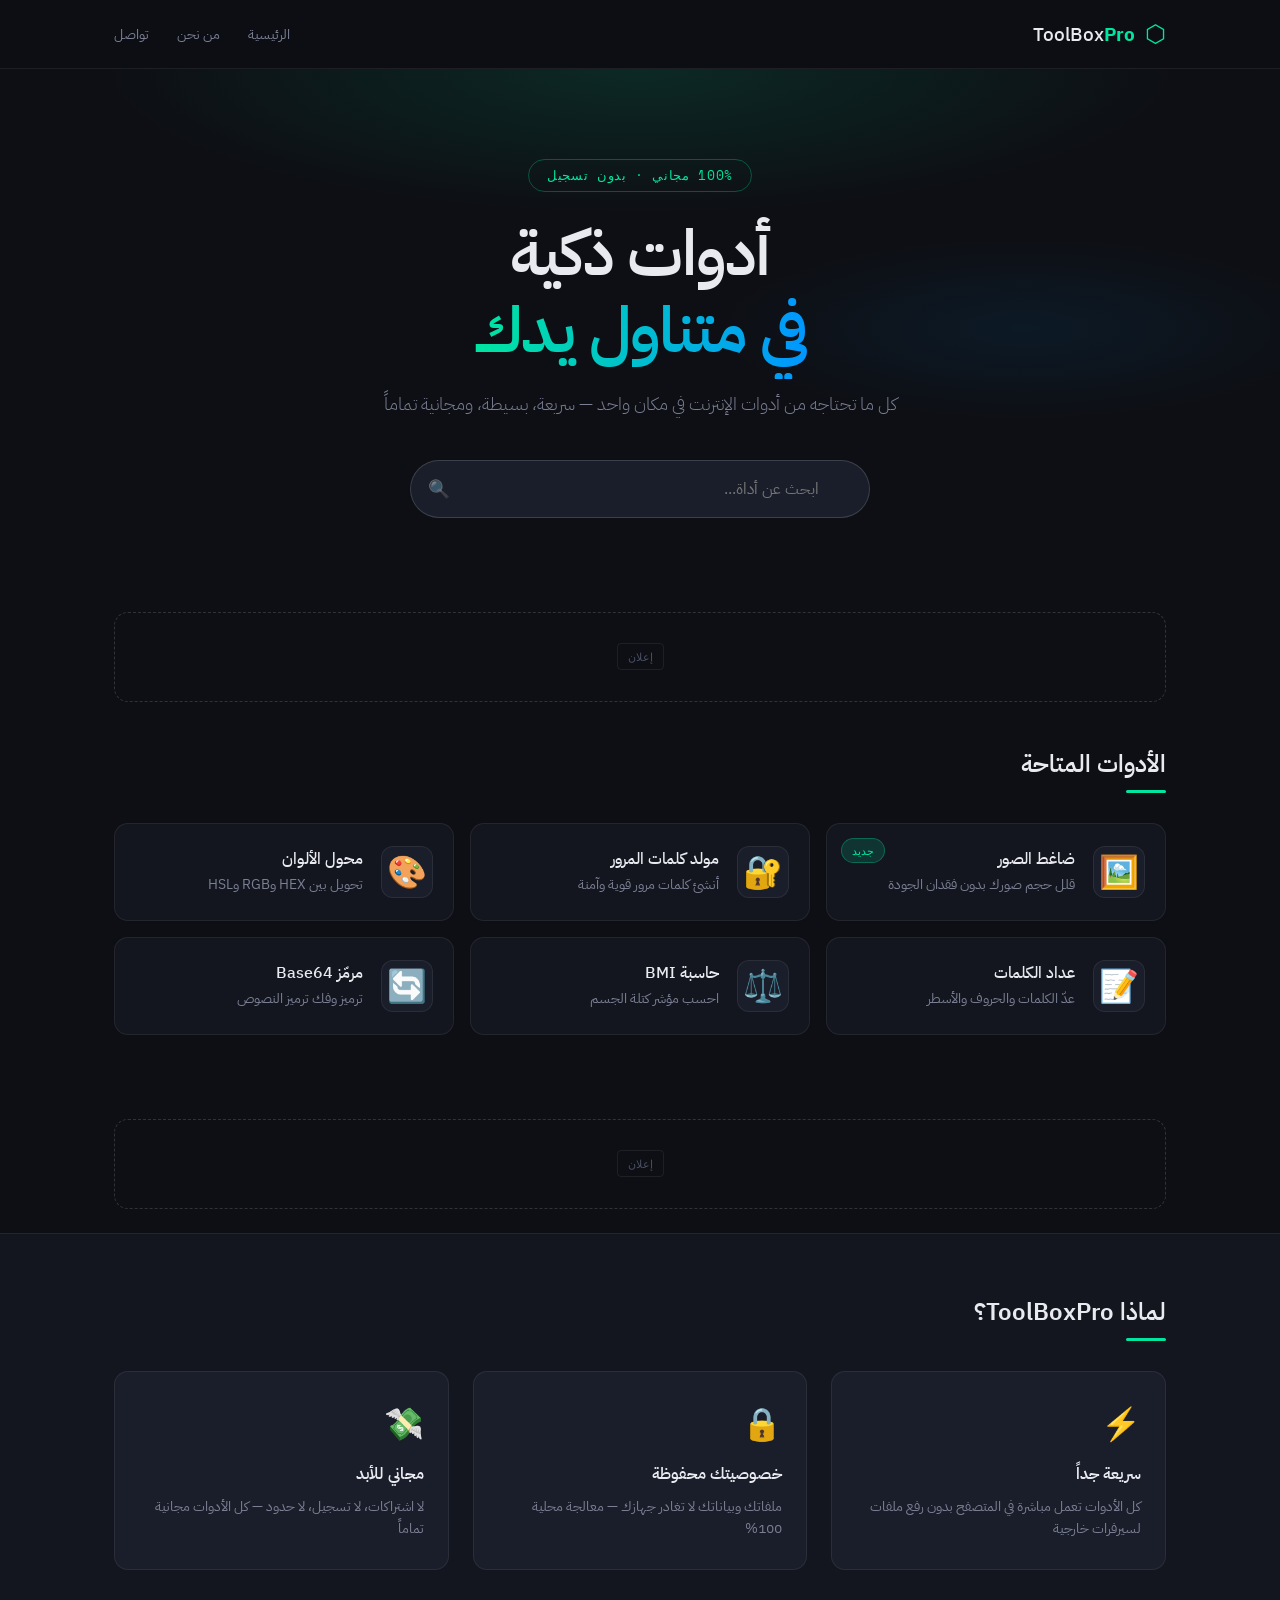
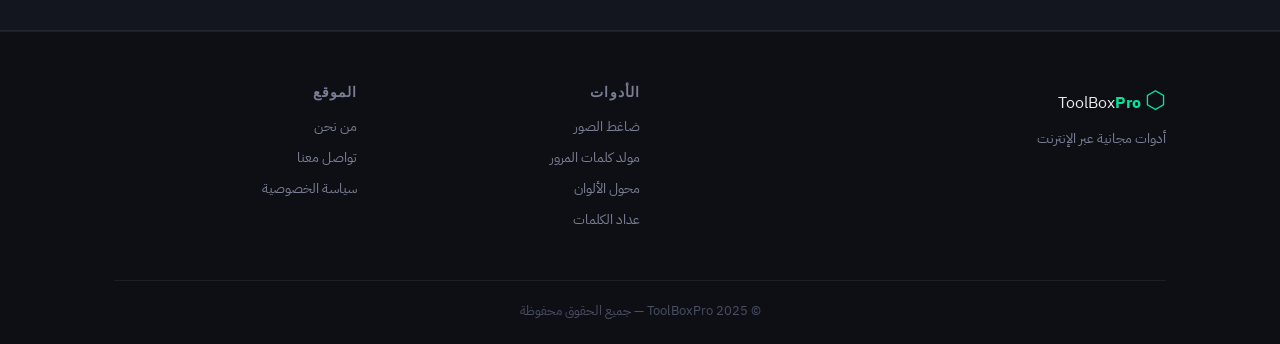
==== index.html @ 790ecdda "first commit" ====
<!DOCTYPE html>
<html lang="ar" dir="rtl">
<head>
  <meta charset="UTF-8">
  <meta name="viewport" content="width=device-width, initial-scale=1.0">
  <meta name="description" content="ToolBoxPro - أدوات مجانية عبر الإنترنت: ضغط الصور، مولد كلمات المرور، محول الألوان والمزيد">
  <meta name="keywords" content="أدوات مجانية, ضغط صور, مولد كلمات مرور, محول ألوان, أدوات إنترنت">
  <title>ToolBoxPro — أدوات مجانية عبر الإنترنت</title>
  <link rel="stylesheet" href="css/style.css">
  <link rel="preconnect" href="https://fonts.googleapis.com">
  <link href="https://fonts.googleapis.com/css2?family=IBM+Plex+Sans+Arabic:wght@300;400;500;600&family=Space+Mono:wght@400;700&display=swap" rel="stylesheet">
  <!-- Google AdSense -->
  <!-- <script async src="https://pagead2.googlesyndication.com/pagead/js/adsbygoogle.js?client=ca-pub-XXXXXXXXXXXXXXXX" crossorigin="anonymous"></script> -->
</head>
<body>

  <!-- HEADER -->
  <header class="header">
    <div class="container">
      <div class="logo">
        <span class="logo-icon">⬡</span>
        <span class="logo-text">ToolBox<strong>Pro</strong></span>
      </div>
      <nav class="nav">
        <a href="index.html">الرئيسية</a>
        <a href="pages/about.html">من نحن</a>
        <a href="pages/contact.html">تواصل</a>
      </nav>
    </div>
  </header>

  <!-- HERO -->
  <section class="hero">
    <div class="hero-bg"></div>
    <div class="container">
      <div class="hero-badge">100% مجاني · بدون تسجيل</div>
      <h1 class="hero-title">أدوات ذكية<br><span class="accent">في متناول يدك</span></h1>
      <p class="hero-sub">كل ما تحتاجه من أدوات الإنترنت في مكان واحد — سريعة، بسيطة، ومجانية تماماً</p>
      <div class="search-bar">
        <input type="text" id="searchInput" placeholder="ابحث عن أداة..." oninput="filterTools(this.value)">
        <span class="search-icon">🔍</span>
      </div>
    </div>
  </section>

  <!-- AD BANNER TOP -->
  <div class="container">
    <div class="ad-slot ad-banner" id="ad-top">
      <!-- AdSense code here -->
      <span class="ad-label">إعلان</span>
    </div>
  </div>

  <!-- TOOLS GRID -->
  <section class="tools-section">
    <div class="container">
      <h2 class="section-title">الأدوات المتاحة</h2>
      <div class="tools-grid" id="toolsGrid">

        <a href="tools/image-compressor.html" class="tool-card" data-tags="صورة ضغط تحسين">
          <div class="tool-icon">🖼️</div>
          <div class="tool-info">
            <h3>ضاغط الصور</h3>
            <p>قلل حجم صورك بدون فقدان الجودة</p>
          </div>
          <span class="tool-badge">جديد</span>
        </a>

        <a href="tools/password-generator.html" class="tool-card" data-tags="كلمة مرور أمان">
          <div class="tool-icon">🔐</div>
          <div class="tool-info">
            <h3>مولد كلمات المرور</h3>
            <p>أنشئ كلمات مرور قوية وآمنة</p>
          </div>
        </a>

        <a href="tools/color-converter.html" class="tool-card" data-tags="لون تحويل hex rgb">
          <div class="tool-icon">🎨</div>
          <div class="tool-info">
            <h3>محول الألوان</h3>
            <p>تحويل بين HEX وRGB وHSL</p>
          </div>
        </a>

        <a href="tools/word-counter.html" class="tool-card" data-tags="كلمات نص عدد">
          <div class="tool-icon">📝</div>
          <div class="tool-info">
            <h3>عداد الكلمات</h3>
            <p>عدّ الكلمات والحروف والأسطر</p>
          </div>
        </a>

        <a href="tools/bmi-calculator.html" class="tool-card" data-tags="bmi جسم وزن صحة">
          <div class="tool-icon">⚖️</div>
          <div class="tool-info">
            <h3>حاسبة BMI</h3>
            <p>احسب مؤشر كتلة الجسم</p>
          </div>
        </a>

        <a href="tools/base64.html" class="tool-card" data-tags="base64 ترميز نص">
          <div class="tool-icon">🔄</div>
          <div class="tool-info">
            <h3>مرمّز Base64</h3>
            <p>ترميز وفك ترميز النصوص</p>
          </div>
        </a>

      </div>
    </div>
  </section>

  <!-- AD BANNER MID -->
  <div class="container">
    <div class="ad-slot ad-banner" id="ad-mid">
      <span class="ad-label">إعلان</span>
    </div>
  </div>

  <!-- WHY US -->
  <section class="features-section">
    <div class="container">
      <h2 class="section-title">لماذا ToolBoxPro؟</h2>
      <div class="features-grid">
        <div class="feature-card">
          <span class="feature-icon">⚡</span>
          <h3>سريعة جداً</h3>
          <p>كل الأدوات تعمل مباشرة في المتصفح بدون رفع ملفات لسيرفرات خارجية</p>
        </div>
        <div class="feature-card">
          <span class="feature-icon">🔒</span>
          <h3>خصوصيتك محفوظة</h3>
          <p>ملفاتك وبياناتك لا تغادر جهازك — معالجة محلية 100%</p>
        </div>
        <div class="feature-card">
          <span class="feature-icon">💸</span>
          <h3>مجاني للأبد</h3>
          <p>لا اشتراكات، لا تسجيل، لا حدود — كل الأدوات مجانية تماماً</p>
        </div>
      </div>
    </div>
  </section>

  <!-- FOOTER -->
  <footer class="footer">
    <div class="container">
      <div class="footer-grid">
        <div class="footer-brand">
          <span class="logo-icon">⬡</span>
          <span class="logo-text">ToolBox<strong>Pro</strong></span>
          <p>أدوات مجانية عبر الإنترنت</p>
        </div>
        <div class="footer-links">
          <h4>الأدوات</h4>
          <a href="tools/image-compressor.html">ضاغط الصور</a>
          <a href="tools/password-generator.html">مولد كلمات المرور</a>
          <a href="tools/color-converter.html">محول الألوان</a>
          <a href="tools/word-counter.html">عداد الكلمات</a>
        </div>
        <div class="footer-links">
          <h4>الموقع</h4>
          <a href="pages/about.html">من نحن</a>
          <a href="pages/contact.html">تواصل معنا</a>
          <a href="pages/privacy.html">سياسة الخصوصية</a>
        </div>
      </div>
      <div class="footer-bottom">
        <p>© 2025 ToolBoxPro — جميع الحقوق محفوظة</p>
      </div>
    </div>
  </footer>

  <script src="js/main.js"></script>
</body>
</html>
---- css/style.css ----
/* ==============================
   TOOLBOXPRO — MAIN STYLESHEET
   ============================== */

:root {
  --bg: #0d0f14;
  --bg2: #13161e;
  --bg3: #1a1e2a;
  --border: rgba(255,255,255,0.07);
  --border-hover: rgba(255,255,255,0.15);
  --accent: #00e5a0;
  --accent2: #0097ff;
  --text: #e8eaf0;
  --text-muted: #7a7f94;
  --text-dim: #4a4f64;
  --radius: 14px;
  --font-main: 'IBM Plex Sans Arabic', sans-serif;
  --font-mono: 'Space Mono', monospace;
}

*, *::before, *::after { box-sizing: border-box; margin: 0; padding: 0; }

html { scroll-behavior: smooth; }

body {
  font-family: var(--font-main);
  background: var(--bg);
  color: var(--text);
  min-height: 100vh;
  overflow-x: hidden;
}

a { color: inherit; text-decoration: none; }

.container {
  max-width: 1100px;
  margin: 0 auto;
  padding: 0 24px;
}

/* ---- HEADER ---- */
.header {
  position: sticky;
  top: 0;
  z-index: 100;
  background: rgba(13,15,20,0.85);
  backdrop-filter: blur(12px);
  border-bottom: 1px solid var(--border);
  padding: 16px 0;
}
.header .container {
  display: flex;
  align-items: center;
  justify-content: space-between;
}
.logo {
  display: flex;
  align-items: center;
  gap: 10px;
  font-size: 1.2rem;
  font-weight: 500;
}
.logo-icon {
  font-size: 1.5rem;
  color: var(--accent);
  animation: spin 12s linear infinite;
}
@keyframes spin { to { transform: rotate(360deg); } }
.logo-text strong { color: var(--accent); }

.nav { display: flex; gap: 28px; }
.nav a {
  font-size: 0.9rem;
  color: var(--text-muted);
  transition: color 0.2s;
}
.nav a:hover { color: var(--accent); }

/* ---- HERO ---- */
.hero {
  position: relative;
  padding: 90px 0 70px;
  text-align: center;
  overflow: hidden;
}
.hero-bg {
  position: absolute;
  inset: 0;
  background:
    radial-gradient(ellipse 60% 40% at 50% 0%, rgba(0,229,160,0.12) 0%, transparent 70%),
    radial-gradient(ellipse 40% 30% at 80% 50%, rgba(0,151,255,0.08) 0%, transparent 60%);
  pointer-events: none;
}
.hero-badge {
  display: inline-block;
  padding: 6px 18px;
  border: 1px solid rgba(0,229,160,0.3);
  border-radius: 100px;
  font-size: 0.8rem;
  color: var(--accent);
  margin-bottom: 24px;
  letter-spacing: 0.05em;
  font-family: var(--font-mono);
}
.hero-title {
  font-size: clamp(2.4rem, 6vw, 4rem);
  font-weight: 600;
  line-height: 1.2;
  margin-bottom: 20px;
  letter-spacing: -0.02em;
}
.hero-title .accent {
  background: linear-gradient(90deg, var(--accent), var(--accent2));
  -webkit-background-clip: text;
  -webkit-text-fill-color: transparent;
  background-clip: text;
}
.hero-sub {
  font-size: 1.1rem;
  color: var(--text-muted);
  max-width: 520px;
  margin: 0 auto 40px;
  line-height: 1.7;
  font-weight: 300;
}
.search-bar {
  position: relative;
  max-width: 460px;
  margin: 0 auto;
}
.search-bar input {
  width: 100%;
  padding: 16px 50px 16px 20px;
  background: var(--bg3);
  border: 1px solid var(--border-hover);
  border-radius: 100px;
  color: var(--text);
  font-family: var(--font-main);
  font-size: 1rem;
  outline: none;
  transition: border-color 0.2s, box-shadow 0.2s;
  direction: rtl;
}
.search-bar input:focus {
  border-color: var(--accent);
  box-shadow: 0 0 0 3px rgba(0,229,160,0.1);
}
.search-icon {
  position: absolute;
  left: 18px;
  top: 50%;
  transform: translateY(-50%);
  font-size: 1.1rem;
  opacity: 0.5;
}

/* ---- AD SLOTS ---- */
.ad-slot {
  border: 1px dashed var(--border-hover);
  border-radius: var(--radius);
  display: flex;
  align-items: center;
  justify-content: center;
  color: var(--text-dim);
  font-size: 0.75rem;
  font-family: var(--font-mono);
  position: relative;
}
.ad-banner {
  height: 90px;
  margin: 24px 0;
}
.ad-label {
  padding: 4px 10px;
  border: 1px solid var(--border);
  border-radius: 4px;
  font-size: 0.7rem;
}

/* ---- TOOLS SECTION ---- */
.tools-section { padding: 20px 0 60px; }
.section-title {
  font-size: 1.5rem;
  font-weight: 600;
  margin-bottom: 30px;
  color: var(--text);
}
.section-title::after {
  content: '';
  display: block;
  width: 40px;
  height: 3px;
  background: var(--accent);
  border-radius: 2px;
  margin-top: 8px;
}
.tools-grid {
  display: grid;
  grid-template-columns: repeat(auto-fill, minmax(300px, 1fr));
  gap: 16px;
}
.tool-card {
  display: flex;
  align-items: center;
  gap: 18px;
  padding: 22px 20px;
  background: var(--bg2);
  border: 1px solid var(--border);
  border-radius: var(--radius);
  transition: transform 0.2s, border-color 0.2s, box-shadow 0.2s;
  position: relative;
  overflow: hidden;
}
.tool-card::before {
  content: '';
  position: absolute;
  inset: 0;
  background: linear-gradient(135deg, rgba(0,229,160,0.04), transparent 60%);
  opacity: 0;
  transition: opacity 0.2s;
}
.tool-card:hover {
  transform: translateY(-3px);
  border-color: rgba(0,229,160,0.25);
  box-shadow: 0 8px 30px rgba(0,0,0,0.3);
}
.tool-card:hover::before { opacity: 1; }

.tool-icon {
  font-size: 2rem;
  flex-shrink: 0;
  width: 52px;
  height: 52px;
  display: flex;
  align-items: center;
  justify-content: center;
  background: var(--bg3);
  border-radius: 12px;
  border: 1px solid var(--border);
}
.tool-info h3 {
  font-size: 1rem;
  font-weight: 500;
  margin-bottom: 4px;
}
.tool-info p {
  font-size: 0.85rem;
  color: var(--text-muted);
  line-height: 1.5;
}
.tool-badge {
  position: absolute;
  top: 14px;
  left: 14px;
  padding: 3px 10px;
  background: rgba(0,229,160,0.15);
  border: 1px solid rgba(0,229,160,0.3);
  border-radius: 100px;
  font-size: 0.7rem;
  color: var(--accent);
  font-family: var(--font-mono);
}
.tool-card.hidden { display: none; }

/* ---- FEATURES SECTION ---- */
.features-section {
  padding: 60px 0;
  background: var(--bg2);
  border-top: 1px solid var(--border);
  border-bottom: 1px solid var(--border);
}
.features-grid {
  display: grid;
  grid-template-columns: repeat(auto-fit, minmax(240px, 1fr));
  gap: 24px;
}
.feature-card {
  padding: 28px 24px;
  background: var(--bg3);
  border: 1px solid var(--border);
  border-radius: var(--radius);
}
.feature-icon {
  font-size: 2rem;
  display: block;
  margin-bottom: 14px;
}
.feature-card h3 {
  font-size: 1rem;
  font-weight: 600;
  margin-bottom: 10px;
}
.feature-card p {
  font-size: 0.88rem;
  color: var(--text-muted);
  line-height: 1.6;
}

/* ---- FOOTER ---- */
.footer {
  padding: 50px 0 24px;
  border-top: 1px solid var(--border);
}
.footer-grid {
  display: grid;
  grid-template-columns: 2fr 1fr 1fr;
  gap: 40px;
  margin-bottom: 40px;
}
.footer-brand p {
  font-size: 0.85rem;
  color: var(--text-muted);
  margin-top: 10px;
}
.footer-links h4 {
  font-size: 0.85rem;
  font-weight: 600;
  color: var(--text-muted);
  margin-bottom: 14px;
  text-transform: uppercase;
  letter-spacing: 0.08em;
  font-family: var(--font-mono);
}
.footer-links a {
  display: block;
  font-size: 0.88rem;
  color: var(--text-muted);
  margin-bottom: 10px;
  transition: color 0.2s;
}
.footer-links a:hover { color: var(--accent); }
.footer-bottom {
  border-top: 1px solid var(--border);
  padding-top: 20px;
  font-size: 0.82rem;
  color: var(--text-dim);
  text-align: center;
}

/* ---- TOOL PAGE LAYOUT ---- */
.tool-page-header {
  padding: 50px 0 30px;
  border-bottom: 1px solid var(--border);
}
.tool-page-header .back-link {
  font-size: 0.85rem;
  color: var(--text-muted);
  display: inline-flex;
  align-items: center;
  gap: 6px;
  margin-bottom: 20px;
  transition: color 0.2s;
}
.tool-page-header .back-link:hover { color: var(--accent); }
.tool-page-header h1 {
  font-size: 2rem;
  font-weight: 600;
  margin-bottom: 10px;
}
.tool-page-header p {
  color: var(--text-muted);
  font-size: 1rem;
}
.tool-workspace {
  padding: 40px 0 80px;
}
.tool-box {
  background: var(--bg2);
  border: 1px solid var(--border);
  border-radius: var(--radius);
  padding: 32px;
  margin-bottom: 24px;
}
.tool-box h2 {
  font-size: 1rem;
  font-weight: 500;
  color: var(--text-muted);
  margin-bottom: 20px;
  font-family: var(--font-mono);
  text-transform: uppercase;
  letter-spacing: 0.05em;
}
.btn {
  display: inline-flex;
  align-items: center;
  gap: 8px;
  padding: 12px 24px;
  background: var(--accent);
  color: #000;
  border: none;
  border-radius: 100px;
  font-family: var(--font-main);
  font-size: 0.95rem;
  font-weight: 600;
  cursor: pointer;
  transition: transform 0.15s, opacity 0.15s;
}
.btn:hover { transform: translateY(-1px); opacity: 0.9; }
.btn-outline {
  background: transparent;
  color: var(--accent);
  border: 1px solid rgba(0,229,160,0.4);
}
.btn-outline:hover { background: rgba(0,229,160,0.08); }
.input-field {
  width: 100%;
  padding: 14px 16px;
  background: var(--bg3);
  border: 1px solid var(--border);
  border-radius: 10px;
  color: var(--text);
  font-family: var(--font-main);
  font-size: 1rem;
  outline: none;
  transition: border-color 0.2s;
}
.input-field:focus { border-color: var(--accent); }
.result-box {
  background: var(--bg3);
  border: 1px solid var(--border);
  border-radius: 10px;
  padding: 20px;
  font-family: var(--font-mono);
  font-size: 0.9rem;
  color: var(--accent);
  min-height: 60px;
  word-break: break-all;
}
.slider-row {
  display: flex;
  align-items: center;
  gap: 16px;
  margin-bottom: 16px;
}
.slider-row label { font-size: 0.9rem; color: var(--text-muted); min-width: 120px; }
.slider-row input[type=range] { flex: 1; accent-color: var(--accent); }
.slider-row span { font-family: var(--font-mono); color: var(--accent); min-width: 40px; text-align: left; }
.checkbox-row {
  display: flex;
  align-items: center;
  gap: 10px;
  margin-bottom: 12px;
  font-size: 0.9rem;
}
.checkbox-row input[type=checkbox] { accent-color: var(--accent); width: 16px; height: 16px; }
.row-btns { display: flex; gap: 12px; flex-wrap: wrap; margin-top: 20px; }

/* ---- UTILITY ---- */
.text-accent { color: var(--accent); }
.mt-4 { margin-top: 16px; }
.mb-4 { margin-bottom: 16px; }

/* ---- RESPONSIVE ---- */
@media (max-width: 768px) {
  .hero { padding: 60px 0 50px; }
  .footer-grid { grid-template-columns: 1fr; gap: 24px; }
  .nav { gap: 16px; }
  .tools-grid { grid-template-columns: 1fr; }
}
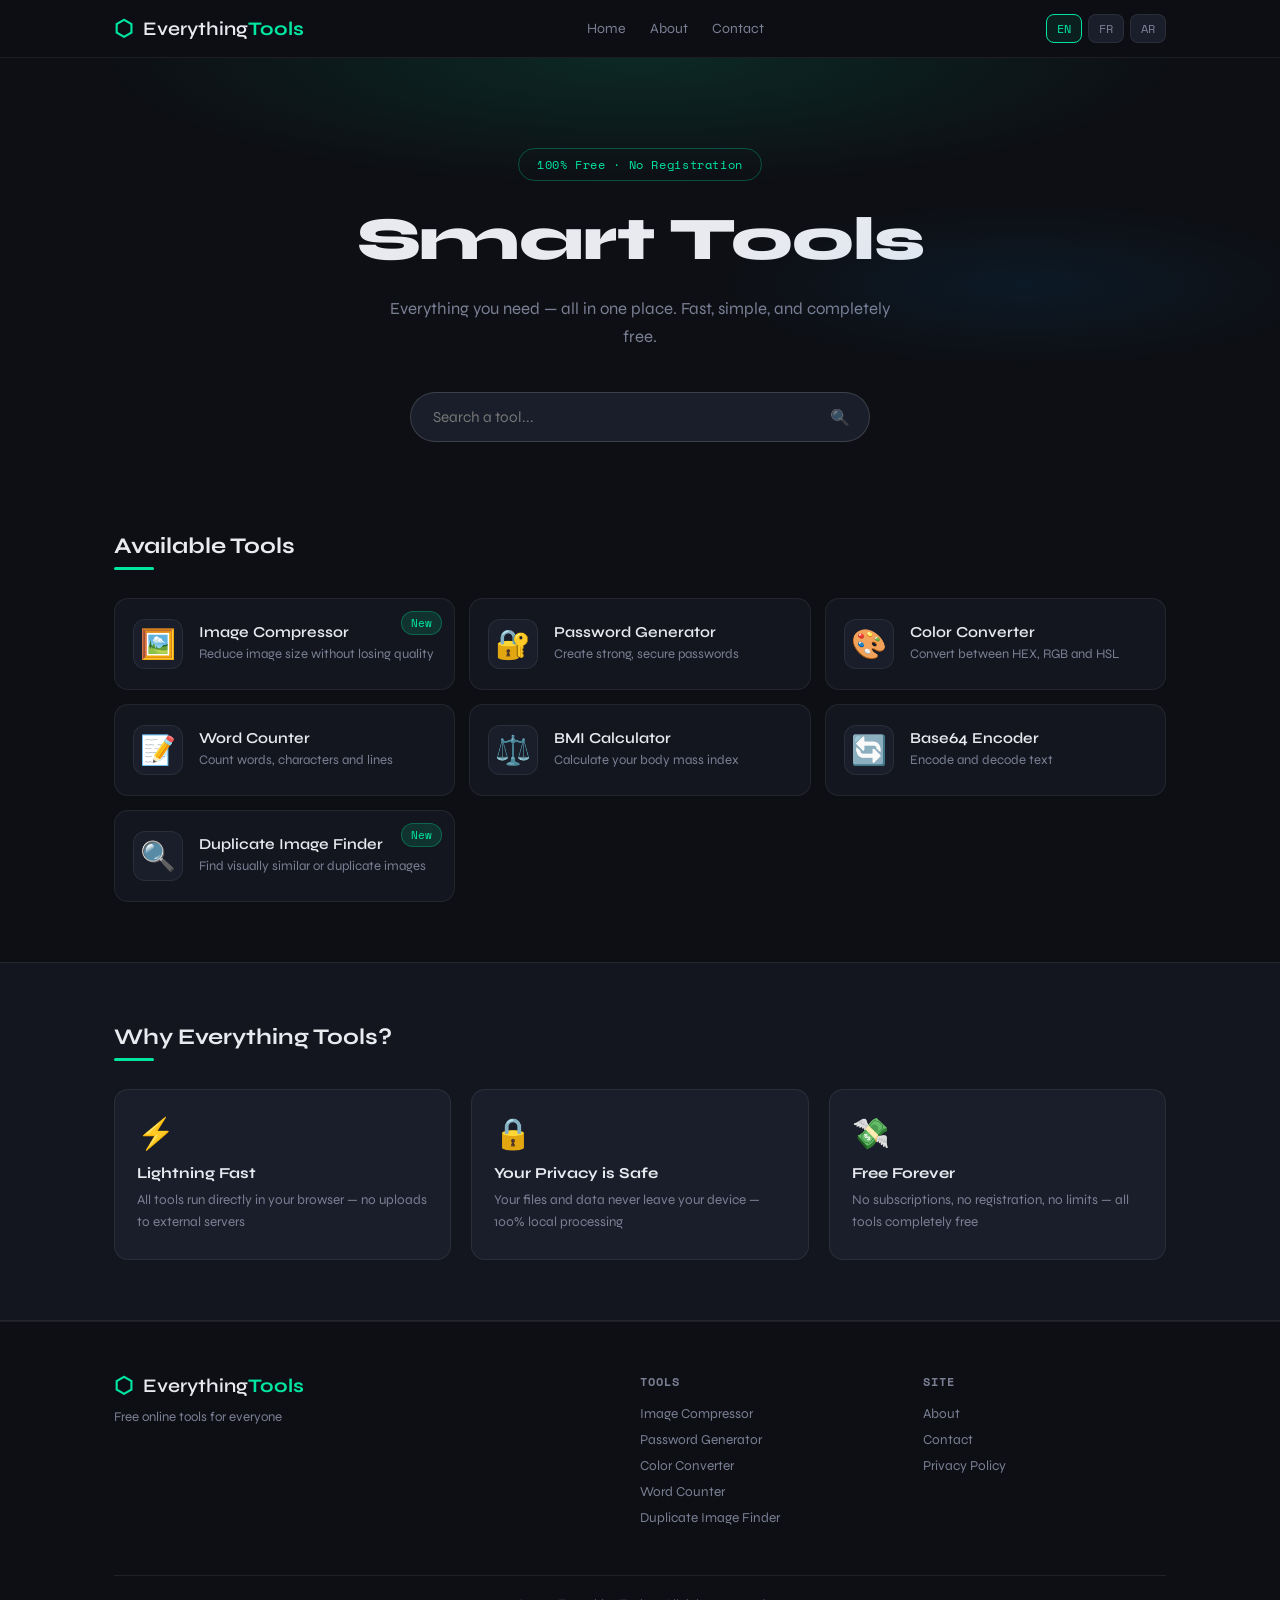
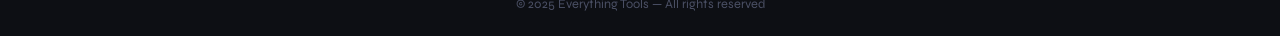
==== commit 5436f5ed: "first commit" ====
--- a/index.html
+++ b/index.html
@@ -1,16 +1,13 @@
 <!DOCTYPE html>
-<html lang="ar" dir="rtl">
+<html lang="en" dir="ltr">
 <head>
   <meta charset="UTF-8">
   <meta name="viewport" content="width=device-width, initial-scale=1.0">
-  <meta name="description" content="ToolBoxPro - أدوات مجانية عبر الإنترنت: ضغط الصور، مولد كلمات المرور، محول الألوان والمزيد">
-  <meta name="keywords" content="أدوات مجانية, ضغط صور, مولد كلمات مرور, محول ألوان, أدوات إنترنت">
-  <title>ToolBoxPro — أدوات مجانية عبر الإنترنت</title>
+  <meta name="description" content="Everything Tools — Free online tools: image compressor, password generator, color converter and more">
+  <title>Everything Tools — Free Online Tools</title>
   <link rel="stylesheet" href="css/style.css">
   <link rel="preconnect" href="https://fonts.googleapis.com">
-  <link href="https://fonts.googleapis.com/css2?family=IBM+Plex+Sans+Arabic:wght@300;400;500;600&family=Space+Mono:wght@400;700&display=swap" rel="stylesheet">
-  <!-- Google AdSense -->
-  <!-- <script async src="https://pagead2.googlesyndication.com/pagead/js/adsbygoogle.js?client=ca-pub-XXXXXXXXXXXXXXXX" crossorigin="anonymous"></script> -->
+  <link href="https://fonts.googleapis.com/css2?family=IBM+Plex+Sans+Arabic:wght@300;400;500;600&family=Space+Mono:wght@400;700&family=Syne:wght@400;600;700;800&display=swap" rel="stylesheet">
 </head>
 <body>
 
@@ -19,13 +16,18 @@
     <div class="container">
       <div class="logo">
         <span class="logo-icon">⬡</span>
-        <span class="logo-text">ToolBox<strong>Pro</strong></span>
+        <span class="logo-text">Everything<strong>Tools</strong></span>
       </div>
-      <nav class="nav">
-        <a href="index.html">الرئيسية</a>
-        <a href="pages/about.html">من نحن</a>
-        <a href="pages/contact.html">تواصل</a>
+      <nav class="nav" id="mainNav">
+        <a href="index.html" data-i18n="nav.home">Home</a>
+        <a href="pages/about.html" data-i18n="nav.about">About</a>
+        <a href="pages/contact.html" data-i18n="nav.contact">Contact</a>
       </nav>
+      <div class="lang-switcher">
+        <button onclick="setLang('en')" class="lang-btn" id="btn-en">EN</button>
+        <button onclick="setLang('fr')" class="lang-btn" id="btn-fr">FR</button>
+        <button onclick="setLang('ar')" class="lang-btn" id="btn-ar">AR</button>
+      </div>
     </div>
   </header>
 
@@ -33,109 +35,103 @@
   <section class="hero">
     <div class="hero-bg"></div>
     <div class="container">
-      <div class="hero-badge">100% مجاني · بدون تسجيل</div>
-      <h1 class="hero-title">أدوات ذكية<br><span class="accent">في متناول يدك</span></h1>
-      <p class="hero-sub">كل ما تحتاجه من أدوات الإنترنت في مكان واحد — سريعة، بسيطة، ومجانية تماماً</p>
+      <div class="hero-badge" data-i18n="hero.badge">100% Free · No Registration</div>
+      <h1 class="hero-title" data-i18n="hero.title.1">Smart Tools<br><span class="accent" data-i18n="hero.title.2">At Your Fingertips</span></h1>
+      <p class="hero-sub" data-i18n="hero.sub">Everything you need — all in one place. Fast, simple, and completely free.</p>
       <div class="search-bar">
-        <input type="text" id="searchInput" placeholder="ابحث عن أداة..." oninput="filterTools(this.value)">
+        <input type="text" id="searchInput" data-i18n-placeholder="hero.search" placeholder="Search a tool..." oninput="filterTools(this.value)">
         <span class="search-icon">🔍</span>
       </div>
     </div>
   </section>
 
-  <!-- AD BANNER TOP -->
-  <div class="container">
-    <div class="ad-slot ad-banner" id="ad-top">
-      <!-- AdSense code here -->
-      <span class="ad-label">إعلان</span>
-    </div>
-  </div>
-
   <!-- TOOLS GRID -->
   <section class="tools-section">
     <div class="container">
-      <h2 class="section-title">الأدوات المتاحة</h2>
+      <h2 class="section-title" data-i18n="tools.title">Available Tools</h2>
       <div class="tools-grid" id="toolsGrid">
 
-        <a href="tools/image-compressor.html" class="tool-card" data-tags="صورة ضغط تحسين">
+        <a href="tools/image-compressor.html" class="tool-card" data-tags="image compress photo optimize">
           <div class="tool-icon">🖼️</div>
           <div class="tool-info">
-            <h3>ضاغط الصور</h3>
-            <p>قلل حجم صورك بدون فقدان الجودة</p>
+            <h3 data-i18n="tool.compressor.name">Image Compressor</h3>
+            <p data-i18n="tool.compressor.desc">Reduce image size without losing quality</p>
           </div>
-          <span class="tool-badge">جديد</span>
+          <span class="tool-badge" data-i18n="badge.new">New</span>
         </a>
 
-        <a href="tools/password-generator.html" class="tool-card" data-tags="كلمة مرور أمان">
+        <a href="tools/password-generator.html" class="tool-card" data-tags="password security generate">
           <div class="tool-icon">🔐</div>
           <div class="tool-info">
-            <h3>مولد كلمات المرور</h3>
-            <p>أنشئ كلمات مرور قوية وآمنة</p>
+            <h3 data-i18n="tool.password.name">Password Generator</h3>
+            <p data-i18n="tool.password.desc">Create strong, secure passwords</p>
           </div>
         </a>
 
-        <a href="tools/color-converter.html" class="tool-card" data-tags="لون تحويل hex rgb">
+        <a href="tools/color-converter.html" class="tool-card" data-tags="color convert hex rgb hsl">
           <div class="tool-icon">🎨</div>
           <div class="tool-info">
-            <h3>محول الألوان</h3>
-            <p>تحويل بين HEX وRGB وHSL</p>
+            <h3 data-i18n="tool.color.name">Color Converter</h3>
+            <p data-i18n="tool.color.desc">Convert between HEX, RGB and HSL</p>
           </div>
         </a>
 
-        <a href="tools/word-counter.html" class="tool-card" data-tags="كلمات نص عدد">
+        <a href="tools/word-counter.html" class="tool-card" data-tags="word count text characters">
           <div class="tool-icon">📝</div>
           <div class="tool-info">
-            <h3>عداد الكلمات</h3>
-            <p>عدّ الكلمات والحروف والأسطر</p>
+            <h3 data-i18n="tool.wordcount.name">Word Counter</h3>
+            <p data-i18n="tool.wordcount.desc">Count words, characters and lines</p>
           </div>
         </a>
 
-        <a href="tools/bmi-calculator.html" class="tool-card" data-tags="bmi جسم وزن صحة">
+        <a href="tools/bmi-calculator.html" class="tool-card" data-tags="bmi body weight health">
           <div class="tool-icon">⚖️</div>
           <div class="tool-info">
-            <h3>حاسبة BMI</h3>
-            <p>احسب مؤشر كتلة الجسم</p>
+            <h3 data-i18n="tool.bmi.name">BMI Calculator</h3>
+            <p data-i18n="tool.bmi.desc">Calculate your body mass index</p>
           </div>
         </a>
 
-        <a href="tools/base64.html" class="tool-card" data-tags="base64 ترميز نص">
+        <a href="tools/base64.html" class="tool-card" data-tags="base64 encode decode text">
           <div class="tool-icon">🔄</div>
           <div class="tool-info">
-            <h3>مرمّز Base64</h3>
-            <p>ترميز وفك ترميز النصوص</p>
+            <h3 data-i18n="tool.base64.name">Base64 Encoder</h3>
+            <p data-i18n="tool.base64.desc">Encode and decode text</p>
           </div>
+        </a>
+
+        <a href="tools/duplicate-finder.html" class="tool-card" data-tags="duplicate image finder photo similar">
+          <div class="tool-icon">🔍</div>
+          <div class="tool-info">
+            <h3 data-i18n="tool.dupfinder.name">Duplicate Image Finder</h3>
+            <p data-i18n="tool.dupfinder.desc">Find visually similar or duplicate images</p>
+          </div>
+          <span class="tool-badge" data-i18n="badge.new">New</span>
         </a>
 
       </div>
     </div>
   </section>
 
-  <!-- AD BANNER MID -->
-  <div class="container">
-    <div class="ad-slot ad-banner" id="ad-mid">
-      <span class="ad-label">إعلان</span>
-    </div>
-  </div>
-
   <!-- WHY US -->
   <section class="features-section">
     <div class="container">
-      <h2 class="section-title">لماذا ToolBoxPro؟</h2>
+      <h2 class="section-title" data-i18n="features.title">Why Everything Tools?</h2>
       <div class="features-grid">
         <div class="feature-card">
           <span class="feature-icon">⚡</span>
-          <h3>سريعة جداً</h3>
-          <p>كل الأدوات تعمل مباشرة في المتصفح بدون رفع ملفات لسيرفرات خارجية</p>
+          <h3 data-i18n="features.fast.title">Lightning Fast</h3>
+          <p data-i18n="features.fast.desc">All tools run directly in your browser — no uploads to external servers</p>
         </div>
         <div class="feature-card">
           <span class="feature-icon">🔒</span>
-          <h3>خصوصيتك محفوظة</h3>
-          <p>ملفاتك وبياناتك لا تغادر جهازك — معالجة محلية 100%</p>
+          <h3 data-i18n="features.private.title">Your Privacy is Safe</h3>
+          <p data-i18n="features.private.desc">Your files and data never leave your device — 100% local processing</p>
         </div>
         <div class="feature-card">
           <span class="feature-icon">💸</span>
-          <h3>مجاني للأبد</h3>
-          <p>لا اشتراكات، لا تسجيل، لا حدود — كل الأدوات مجانية تماماً</p>
+          <h3 data-i18n="features.free.title">Free Forever</h3>
+          <p data-i18n="features.free.desc">No subscriptions, no registration, no limits — all tools completely free</p>
         </div>
       </div>
     </div>
@@ -146,30 +142,35 @@
     <div class="container">
       <div class="footer-grid">
         <div class="footer-brand">
-          <span class="logo-icon">⬡</span>
-          <span class="logo-text">ToolBox<strong>Pro</strong></span>
-          <p>أدوات مجانية عبر الإنترنت</p>
+          <div class="logo" style="margin-bottom:10px">
+            <span class="logo-icon">⬡</span>
+            <span class="logo-text">Everything<strong>Tools</strong></span>
+          </div>
+          <p data-i18n="footer.tagline">Free online tools for everyone</p>
         </div>
         <div class="footer-links">
-          <h4>الأدوات</h4>
-          <a href="tools/image-compressor.html">ضاغط الصور</a>
-          <a href="tools/password-generator.html">مولد كلمات المرور</a>
-          <a href="tools/color-converter.html">محول الألوان</a>
-          <a href="tools/word-counter.html">عداد الكلمات</a>
+          <h4 data-i18n="footer.tools">Tools</h4>
+          <a href="tools/image-compressor.html" data-i18n="tool.compressor.name">Image Compressor</a>
+          <a href="tools/password-generator.html" data-i18n="tool.password.name">Password Generator</a>
+          <a href="tools/color-converter.html" data-i18n="tool.color.name">Color Converter</a>
+          <a href="tools/word-counter.html" data-i18n="tool.wordcount.name">Word Counter</a>
+          <a href="tools/duplicate-finder.html" data-i18n="tool.dupfinder.name">Duplicate Image Finder</a>
         </div>
         <div class="footer-links">
-          <h4>الموقع</h4>
-          <a href="pages/about.html">من نحن</a>
-          <a href="pages/contact.html">تواصل معنا</a>
-          <a href="pages/privacy.html">سياسة الخصوصية</a>
+          <h4 data-i18n="footer.site">Site</h4>
+          <a href="pages/about.html" data-i18n="nav.about">About</a>
+          <a href="pages/contact.html" data-i18n="nav.contact">Contact</a>
+          <a href="pages/privacy.html" data-i18n="nav.privacy">Privacy Policy</a>
         </div>
       </div>
       <div class="footer-bottom">
-        <p>© 2025 ToolBoxPro — جميع الحقوق محفوظة</p>
+        <p>© 2025 Everything Tools — <span data-i18n="footer.rights">All rights reserved</span></p>
       </div>
     </div>
   </footer>
 
   <script src="js/main.js"></script>
+  <script src="js/i18n.js"></script>
+  <script>initI18n();</script>
 </body>
 </html>
--- a/css/style.css
+++ b/css/style.css
@@ -1,5 +1,5 @@
 /* ==============================
-   TOOLBOXPRO — MAIN STYLESHEET
+   EVERYTHING TOOLS — STYLESHEET
    ============================== */
 
 :root {
@@ -14,14 +14,12 @@
   --text-muted: #7a7f94;
   --text-dim: #4a4f64;
   --radius: 14px;
-  --font-main: 'IBM Plex Sans Arabic', sans-serif;
+  --font-main: 'Syne', 'IBM Plex Sans Arabic', sans-serif;
   --font-mono: 'Space Mono', monospace;
 }
 
 *, *::before, *::after { box-sizing: border-box; margin: 0; padding: 0; }
-
 html { scroll-behavior: smooth; }
-
 body {
   font-family: var(--font-main);
   background: var(--bg);
@@ -29,431 +27,186 @@
   min-height: 100vh;
   overflow-x: hidden;
 }
-
+[dir="rtl"] body { font-family: 'IBM Plex Sans Arabic', var(--font-main), sans-serif; }
 a { color: inherit; text-decoration: none; }
 
-.container {
-  max-width: 1100px;
-  margin: 0 auto;
-  padding: 0 24px;
-}
+.container { max-width: 1100px; margin: 0 auto; padding: 0 24px; }
 
 /* ---- HEADER ---- */
 .header {
-  position: sticky;
-  top: 0;
-  z-index: 100;
-  background: rgba(13,15,20,0.85);
-  backdrop-filter: blur(12px);
+  position: sticky; top: 0; z-index: 100;
+  background: rgba(13,15,20,0.88);
+  backdrop-filter: blur(14px);
   border-bottom: 1px solid var(--border);
-  padding: 16px 0;
-}
-.header .container {
-  display: flex;
-  align-items: center;
-  justify-content: space-between;
-}
-.logo {
-  display: flex;
-  align-items: center;
-  gap: 10px;
-  font-size: 1.2rem;
-  font-weight: 500;
-}
-.logo-icon {
-  font-size: 1.5rem;
-  color: var(--accent);
-  animation: spin 12s linear infinite;
-}
+  padding: 14px 0;
+}
+.header .container { display: flex; align-items: center; justify-content: space-between; gap: 16px; }
+.logo { display: flex; align-items: center; gap: 10px; font-size: 1.2rem; font-weight: 600; }
+.logo-icon { font-size: 1.4rem; color: var(--accent); animation: spin 14s linear infinite; }
 @keyframes spin { to { transform: rotate(360deg); } }
 .logo-text strong { color: var(--accent); }
-
-.nav { display: flex; gap: 28px; }
-.nav a {
-  font-size: 0.9rem;
-  color: var(--text-muted);
-  transition: color 0.2s;
-}
+.nav { display: flex; gap: 24px; }
+.nav a { font-size: 0.88rem; color: var(--text-muted); transition: color 0.2s; }
 .nav a:hover { color: var(--accent); }
 
+/* ---- LANG SWITCHER ---- */
+.lang-switcher { display: flex; gap: 6px; }
+.lang-btn {
+  background: var(--bg3); border: 1px solid var(--border);
+  color: var(--text-muted); border-radius: 8px;
+  padding: 5px 10px; font-size: 0.75rem; font-family: var(--font-mono);
+  cursor: pointer; transition: all 0.2s;
+}
+.lang-btn:hover, .lang-btn.active {
+  border-color: var(--accent); color: var(--accent);
+  background: rgba(0,229,160,0.08);
+}
+
 /* ---- HERO ---- */
-.hero {
-  position: relative;
-  padding: 90px 0 70px;
-  text-align: center;
-  overflow: hidden;
-}
+.hero { position: relative; padding: 90px 0 70px; text-align: center; overflow: hidden; }
 .hero-bg {
-  position: absolute;
-  inset: 0;
+  position: absolute; inset: 0; pointer-events: none;
   background:
     radial-gradient(ellipse 60% 40% at 50% 0%, rgba(0,229,160,0.12) 0%, transparent 70%),
     radial-gradient(ellipse 40% 30% at 80% 50%, rgba(0,151,255,0.08) 0%, transparent 60%);
-  pointer-events: none;
 }
 .hero-badge {
-  display: inline-block;
-  padding: 6px 18px;
-  border: 1px solid rgba(0,229,160,0.3);
-  border-radius: 100px;
-  font-size: 0.8rem;
-  color: var(--accent);
-  margin-bottom: 24px;
-  letter-spacing: 0.05em;
-  font-family: var(--font-mono);
+  display: inline-block; padding: 6px 18px;
+  border: 1px solid rgba(0,229,160,0.3); border-radius: 100px;
+  font-size: 0.78rem; color: var(--accent); margin-bottom: 24px;
+  letter-spacing: 0.05em; font-family: var(--font-mono);
 }
 .hero-title {
-  font-size: clamp(2.4rem, 6vw, 4rem);
-  font-weight: 600;
-  line-height: 1.2;
-  margin-bottom: 20px;
-  letter-spacing: -0.02em;
+  font-size: clamp(2.2rem, 6vw, 3.8rem);
+  font-weight: 800; line-height: 1.15; margin-bottom: 20px; letter-spacing: -0.02em;
 }
 .hero-title .accent {
   background: linear-gradient(90deg, var(--accent), var(--accent2));
-  -webkit-background-clip: text;
-  -webkit-text-fill-color: transparent;
-  background-clip: text;
-}
-.hero-sub {
-  font-size: 1.1rem;
-  color: var(--text-muted);
-  max-width: 520px;
-  margin: 0 auto 40px;
-  line-height: 1.7;
-  font-weight: 300;
-}
-.search-bar {
-  position: relative;
-  max-width: 460px;
-  margin: 0 auto;
-}
+  -webkit-background-clip: text; -webkit-text-fill-color: transparent; background-clip: text;
+}
+.hero-sub { font-size: 1.05rem; color: var(--text-muted); max-width: 520px; margin: 0 auto 40px; line-height: 1.7; font-weight: 400; }
+.search-bar { position: relative; max-width: 460px; margin: 0 auto; }
 .search-bar input {
-  width: 100%;
-  padding: 16px 50px 16px 20px;
-  background: var(--bg3);
-  border: 1px solid var(--border-hover);
-  border-radius: 100px;
-  color: var(--text);
-  font-family: var(--font-main);
-  font-size: 1rem;
-  outline: none;
-  transition: border-color 0.2s, box-shadow 0.2s;
-  direction: rtl;
-}
-.search-bar input:focus {
-  border-color: var(--accent);
-  box-shadow: 0 0 0 3px rgba(0,229,160,0.1);
-}
-.search-icon {
-  position: absolute;
-  left: 18px;
-  top: 50%;
-  transform: translateY(-50%);
-  font-size: 1.1rem;
-  opacity: 0.5;
-}
-
-/* ---- AD SLOTS ---- */
-.ad-slot {
-  border: 1px dashed var(--border-hover);
-  border-radius: var(--radius);
-  display: flex;
-  align-items: center;
-  justify-content: center;
-  color: var(--text-dim);
-  font-size: 0.75rem;
-  font-family: var(--font-mono);
-  position: relative;
-}
-.ad-banner {
-  height: 90px;
-  margin: 24px 0;
-}
-.ad-label {
-  padding: 4px 10px;
-  border: 1px solid var(--border);
-  border-radius: 4px;
-  font-size: 0.7rem;
-}
+  width: 100%; padding: 15px 50px 15px 22px;
+  background: var(--bg3); border: 1px solid var(--border-hover);
+  border-radius: 100px; color: var(--text); font-family: var(--font-main);
+  font-size: 0.95rem; outline: none; transition: border-color 0.2s, box-shadow 0.2s;
+}
+[dir="rtl"] .search-bar input { padding: 15px 22px 15px 50px; }
+.search-bar input:focus { border-color: var(--accent); box-shadow: 0 0 0 3px rgba(0,229,160,0.1); }
+.search-icon { position: absolute; right: 20px; top: 50%; transform: translateY(-50%); font-size: 1rem; opacity: 0.45; }
+[dir="rtl"] .search-icon { right: auto; left: 20px; }
 
 /* ---- TOOLS SECTION ---- */
 .tools-section { padding: 20px 0 60px; }
-.section-title {
-  font-size: 1.5rem;
-  font-weight: 600;
-  margin-bottom: 30px;
-  color: var(--text);
-}
+.section-title { font-size: 1.4rem; font-weight: 700; margin-bottom: 28px; color: var(--text); }
 .section-title::after {
-  content: '';
-  display: block;
-  width: 40px;
-  height: 3px;
-  background: var(--accent);
-  border-radius: 2px;
-  margin-top: 8px;
-}
-.tools-grid {
-  display: grid;
-  grid-template-columns: repeat(auto-fill, minmax(300px, 1fr));
-  gap: 16px;
-}
+  content: ''; display: block; width: 40px; height: 3px;
+  background: var(--accent); border-radius: 2px; margin-top: 8px;
+}
+.tools-grid { display: grid; grid-template-columns: repeat(auto-fill, minmax(290px, 1fr)); gap: 14px; }
 .tool-card {
-  display: flex;
-  align-items: center;
-  gap: 18px;
-  padding: 22px 20px;
-  background: var(--bg2);
-  border: 1px solid var(--border);
-  border-radius: var(--radius);
+  display: flex; align-items: center; gap: 16px;
+  padding: 20px 18px; background: var(--bg2);
+  border: 1px solid var(--border); border-radius: var(--radius);
   transition: transform 0.2s, border-color 0.2s, box-shadow 0.2s;
-  position: relative;
-  overflow: hidden;
+  position: relative; overflow: hidden;
 }
 .tool-card::before {
-  content: '';
-  position: absolute;
-  inset: 0;
+  content: ''; position: absolute; inset: 0;
   background: linear-gradient(135deg, rgba(0,229,160,0.04), transparent 60%);
-  opacity: 0;
-  transition: opacity 0.2s;
-}
-.tool-card:hover {
-  transform: translateY(-3px);
-  border-color: rgba(0,229,160,0.25);
-  box-shadow: 0 8px 30px rgba(0,0,0,0.3);
-}
+  opacity: 0; transition: opacity 0.2s;
+}
+.tool-card:hover { transform: translateY(-3px); border-color: rgba(0,229,160,0.25); box-shadow: 0 8px 28px rgba(0,0,0,0.3); }
 .tool-card:hover::before { opacity: 1; }
-
 .tool-icon {
-  font-size: 2rem;
-  flex-shrink: 0;
-  width: 52px;
-  height: 52px;
-  display: flex;
-  align-items: center;
-  justify-content: center;
-  background: var(--bg3);
-  border-radius: 12px;
-  border: 1px solid var(--border);
-}
-.tool-info h3 {
-  font-size: 1rem;
-  font-weight: 500;
-  margin-bottom: 4px;
-}
-.tool-info p {
-  font-size: 0.85rem;
-  color: var(--text-muted);
-  line-height: 1.5;
-}
+  font-size: 1.8rem; flex-shrink: 0; width: 50px; height: 50px;
+  display: flex; align-items: center; justify-content: center;
+  background: var(--bg3); border-radius: 12px; border: 1px solid var(--border);
+}
+.tool-info h3 { font-size: 0.95rem; font-weight: 600; margin-bottom: 4px; }
+.tool-info p { font-size: 0.82rem; color: var(--text-muted); line-height: 1.5; }
 .tool-badge {
-  position: absolute;
-  top: 14px;
-  left: 14px;
-  padding: 3px 10px;
-  background: rgba(0,229,160,0.15);
-  border: 1px solid rgba(0,229,160,0.3);
-  border-radius: 100px;
-  font-size: 0.7rem;
-  color: var(--accent);
-  font-family: var(--font-mono);
-}
+  position: absolute; top: 12px;
+  padding: 3px 9px;
+  background: rgba(0,229,160,0.14); border: 1px solid rgba(0,229,160,0.28);
+  border-radius: 100px; font-size: 0.68rem; color: var(--accent); font-family: var(--font-mono);
+}
+[dir="ltr"] .tool-badge { right: 12px; }
+[dir="rtl"] .tool-badge { left: 12px; }
 .tool-card.hidden { display: none; }
 
 /* ---- FEATURES SECTION ---- */
-.features-section {
-  padding: 60px 0;
-  background: var(--bg2);
-  border-top: 1px solid var(--border);
-  border-bottom: 1px solid var(--border);
-}
-.features-grid {
-  display: grid;
-  grid-template-columns: repeat(auto-fit, minmax(240px, 1fr));
-  gap: 24px;
-}
-.feature-card {
-  padding: 28px 24px;
-  background: var(--bg3);
-  border: 1px solid var(--border);
-  border-radius: var(--radius);
-}
-.feature-icon {
-  font-size: 2rem;
-  display: block;
-  margin-bottom: 14px;
-}
-.feature-card h3 {
-  font-size: 1rem;
-  font-weight: 600;
-  margin-bottom: 10px;
-}
-.feature-card p {
-  font-size: 0.88rem;
-  color: var(--text-muted);
-  line-height: 1.6;
-}
+.features-section { padding: 60px 0; background: var(--bg2); border-top: 1px solid var(--border); border-bottom: 1px solid var(--border); }
+.features-grid { display: grid; grid-template-columns: repeat(auto-fit, minmax(220px, 1fr)); gap: 20px; }
+.feature-card { padding: 26px 22px; background: var(--bg3); border: 1px solid var(--border); border-radius: var(--radius); }
+.feature-icon { font-size: 1.9rem; display: block; margin-bottom: 12px; }
+.feature-card h3 { font-size: 0.95rem; font-weight: 700; margin-bottom: 8px; }
+.feature-card p { font-size: 0.84rem; color: var(--text-muted); line-height: 1.6; }
 
 /* ---- FOOTER ---- */
-.footer {
-  padding: 50px 0 24px;
-  border-top: 1px solid var(--border);
-}
-.footer-grid {
-  display: grid;
-  grid-template-columns: 2fr 1fr 1fr;
-  gap: 40px;
-  margin-bottom: 40px;
-}
-.footer-brand p {
-  font-size: 0.85rem;
-  color: var(--text-muted);
-  margin-top: 10px;
-}
+.footer { padding: 50px 0 24px; border-top: 1px solid var(--border); }
+.footer-grid { display: grid; grid-template-columns: 2fr 1fr 1fr; gap: 40px; margin-bottom: 40px; }
+.footer-brand p { font-size: 0.83rem; color: var(--text-muted); margin-top: 8px; }
 .footer-links h4 {
-  font-size: 0.85rem;
-  font-weight: 600;
-  color: var(--text-muted);
-  margin-bottom: 14px;
-  text-transform: uppercase;
-  letter-spacing: 0.08em;
-  font-family: var(--font-mono);
-}
-.footer-links a {
-  display: block;
-  font-size: 0.88rem;
-  color: var(--text-muted);
-  margin-bottom: 10px;
-  transition: color 0.2s;
-}
+  font-size: 0.78rem; font-weight: 600; color: var(--text-muted);
+  margin-bottom: 14px; text-transform: uppercase; letter-spacing: 0.08em; font-family: var(--font-mono);
+}
+.footer-links a { display: block; font-size: 0.85rem; color: var(--text-muted); margin-bottom: 9px; transition: color 0.2s; }
 .footer-links a:hover { color: var(--accent); }
-.footer-bottom {
-  border-top: 1px solid var(--border);
-  padding-top: 20px;
-  font-size: 0.82rem;
-  color: var(--text-dim);
-  text-align: center;
-}
+.footer-bottom { border-top: 1px solid var(--border); padding-top: 20px; font-size: 0.8rem; color: var(--text-dim); text-align: center; }
 
 /* ---- TOOL PAGE LAYOUT ---- */
-.tool-page-header {
-  padding: 50px 0 30px;
-  border-bottom: 1px solid var(--border);
-}
+.tool-page-header { padding: 50px 0 30px; border-bottom: 1px solid var(--border); }
 .tool-page-header .back-link {
-  font-size: 0.85rem;
-  color: var(--text-muted);
-  display: inline-flex;
-  align-items: center;
-  gap: 6px;
-  margin-bottom: 20px;
-  transition: color 0.2s;
+  font-size: 0.83rem; color: var(--text-muted);
+  display: inline-flex; align-items: center; gap: 6px; margin-bottom: 18px; transition: color 0.2s;
 }
 .tool-page-header .back-link:hover { color: var(--accent); }
-.tool-page-header h1 {
-  font-size: 2rem;
-  font-weight: 600;
-  margin-bottom: 10px;
-}
-.tool-page-header p {
-  color: var(--text-muted);
-  font-size: 1rem;
-}
-.tool-workspace {
-  padding: 40px 0 80px;
-}
-.tool-box {
-  background: var(--bg2);
-  border: 1px solid var(--border);
-  border-radius: var(--radius);
-  padding: 32px;
-  margin-bottom: 24px;
-}
-.tool-box h2 {
-  font-size: 1rem;
-  font-weight: 500;
-  color: var(--text-muted);
-  margin-bottom: 20px;
-  font-family: var(--font-mono);
-  text-transform: uppercase;
-  letter-spacing: 0.05em;
-}
+.tool-page-header h1 { font-size: 1.9rem; font-weight: 700; margin-bottom: 9px; }
+.tool-page-header p { color: var(--text-muted); font-size: 0.95rem; }
+.tool-workspace { padding: 40px 0 80px; }
+.tool-box { background: var(--bg2); border: 1px solid var(--border); border-radius: var(--radius); padding: 28px; margin-bottom: 22px; }
+.tool-box h2 { font-size: 0.88rem; font-weight: 600; color: var(--text-muted); margin-bottom: 18px; font-family: var(--font-mono); text-transform: uppercase; letter-spacing: 0.05em; }
 .btn {
-  display: inline-flex;
-  align-items: center;
-  gap: 8px;
-  padding: 12px 24px;
-  background: var(--accent);
-  color: #000;
-  border: none;
-  border-radius: 100px;
-  font-family: var(--font-main);
-  font-size: 0.95rem;
-  font-weight: 600;
-  cursor: pointer;
-  transition: transform 0.15s, opacity 0.15s;
+  display: inline-flex; align-items: center; gap: 8px;
+  padding: 11px 22px; background: var(--accent); color: #000;
+  border: none; border-radius: 100px; font-family: var(--font-main);
+  font-size: 0.9rem; font-weight: 700; cursor: pointer; transition: transform 0.15s, opacity 0.15s;
 }
 .btn:hover { transform: translateY(-1px); opacity: 0.9; }
-.btn-outline {
-  background: transparent;
-  color: var(--accent);
-  border: 1px solid rgba(0,229,160,0.4);
-}
+.btn-outline { background: transparent; color: var(--accent); border: 1px solid rgba(0,229,160,0.4); }
 .btn-outline:hover { background: rgba(0,229,160,0.08); }
 .input-field {
-  width: 100%;
-  padding: 14px 16px;
-  background: var(--bg3);
-  border: 1px solid var(--border);
-  border-radius: 10px;
-  color: var(--text);
-  font-family: var(--font-main);
-  font-size: 1rem;
-  outline: none;
-  transition: border-color 0.2s;
+  width: 100%; padding: 13px 15px; background: var(--bg3);
+  border: 1px solid var(--border); border-radius: 10px;
+  color: var(--text); font-family: var(--font-main); font-size: 0.95rem;
+  outline: none; transition: border-color 0.2s;
 }
 .input-field:focus { border-color: var(--accent); }
 .result-box {
-  background: var(--bg3);
-  border: 1px solid var(--border);
-  border-radius: 10px;
-  padding: 20px;
-  font-family: var(--font-mono);
-  font-size: 0.9rem;
-  color: var(--accent);
-  min-height: 60px;
-  word-break: break-all;
-}
-.slider-row {
-  display: flex;
-  align-items: center;
-  gap: 16px;
-  margin-bottom: 16px;
-}
-.slider-row label { font-size: 0.9rem; color: var(--text-muted); min-width: 120px; }
+  background: var(--bg3); border: 1px solid var(--border); border-radius: 10px;
+  padding: 18px; font-family: var(--font-mono); font-size: 0.88rem;
+  color: var(--accent); min-height: 60px; word-break: break-all;
+}
+.slider-row { display: flex; align-items: center; gap: 14px; margin-bottom: 14px; }
+.slider-row label { font-size: 0.88rem; color: var(--text-muted); min-width: 120px; }
 .slider-row input[type=range] { flex: 1; accent-color: var(--accent); }
-.slider-row span { font-family: var(--font-mono); color: var(--accent); min-width: 40px; text-align: left; }
-.checkbox-row {
-  display: flex;
-  align-items: center;
-  gap: 10px;
-  margin-bottom: 12px;
-  font-size: 0.9rem;
-}
+.slider-row span { font-family: var(--font-mono); color: var(--accent); min-width: 40px; }
+.checkbox-row { display: flex; align-items: center; gap: 10px; margin-bottom: 10px; font-size: 0.88rem; }
 .checkbox-row input[type=checkbox] { accent-color: var(--accent); width: 16px; height: 16px; }
-.row-btns { display: flex; gap: 12px; flex-wrap: wrap; margin-top: 20px; }
-
-/* ---- UTILITY ---- */
+.row-btns { display: flex; gap: 10px; flex-wrap: wrap; margin-top: 18px; }
+.ad-slot { border: 1px dashed var(--border-hover); border-radius: var(--radius); display: flex; align-items: center; justify-content: center; color: var(--text-dim); font-size: 0.72rem; font-family: var(--font-mono); position: relative; }
+.ad-banner { height: 90px; margin: 22px 0; }
+.ad-label { padding: 3px 8px; border: 1px solid var(--border); border-radius: 4px; font-size: 0.68rem; }
 .text-accent { color: var(--accent); }
 .mt-4 { margin-top: 16px; }
 .mb-4 { margin-bottom: 16px; }
 
-/* ---- RESPONSIVE ---- */
 @media (max-width: 768px) {
   .hero { padding: 60px 0 50px; }
-  .footer-grid { grid-template-columns: 1fr; gap: 24px; }
-  .nav { gap: 16px; }
+  .footer-grid { grid-template-columns: 1fr; gap: 22px; }
+  .nav { gap: 14px; }
   .tools-grid { grid-template-columns: 1fr; }
-}
+  .header .container { flex-wrap: wrap; }
+}
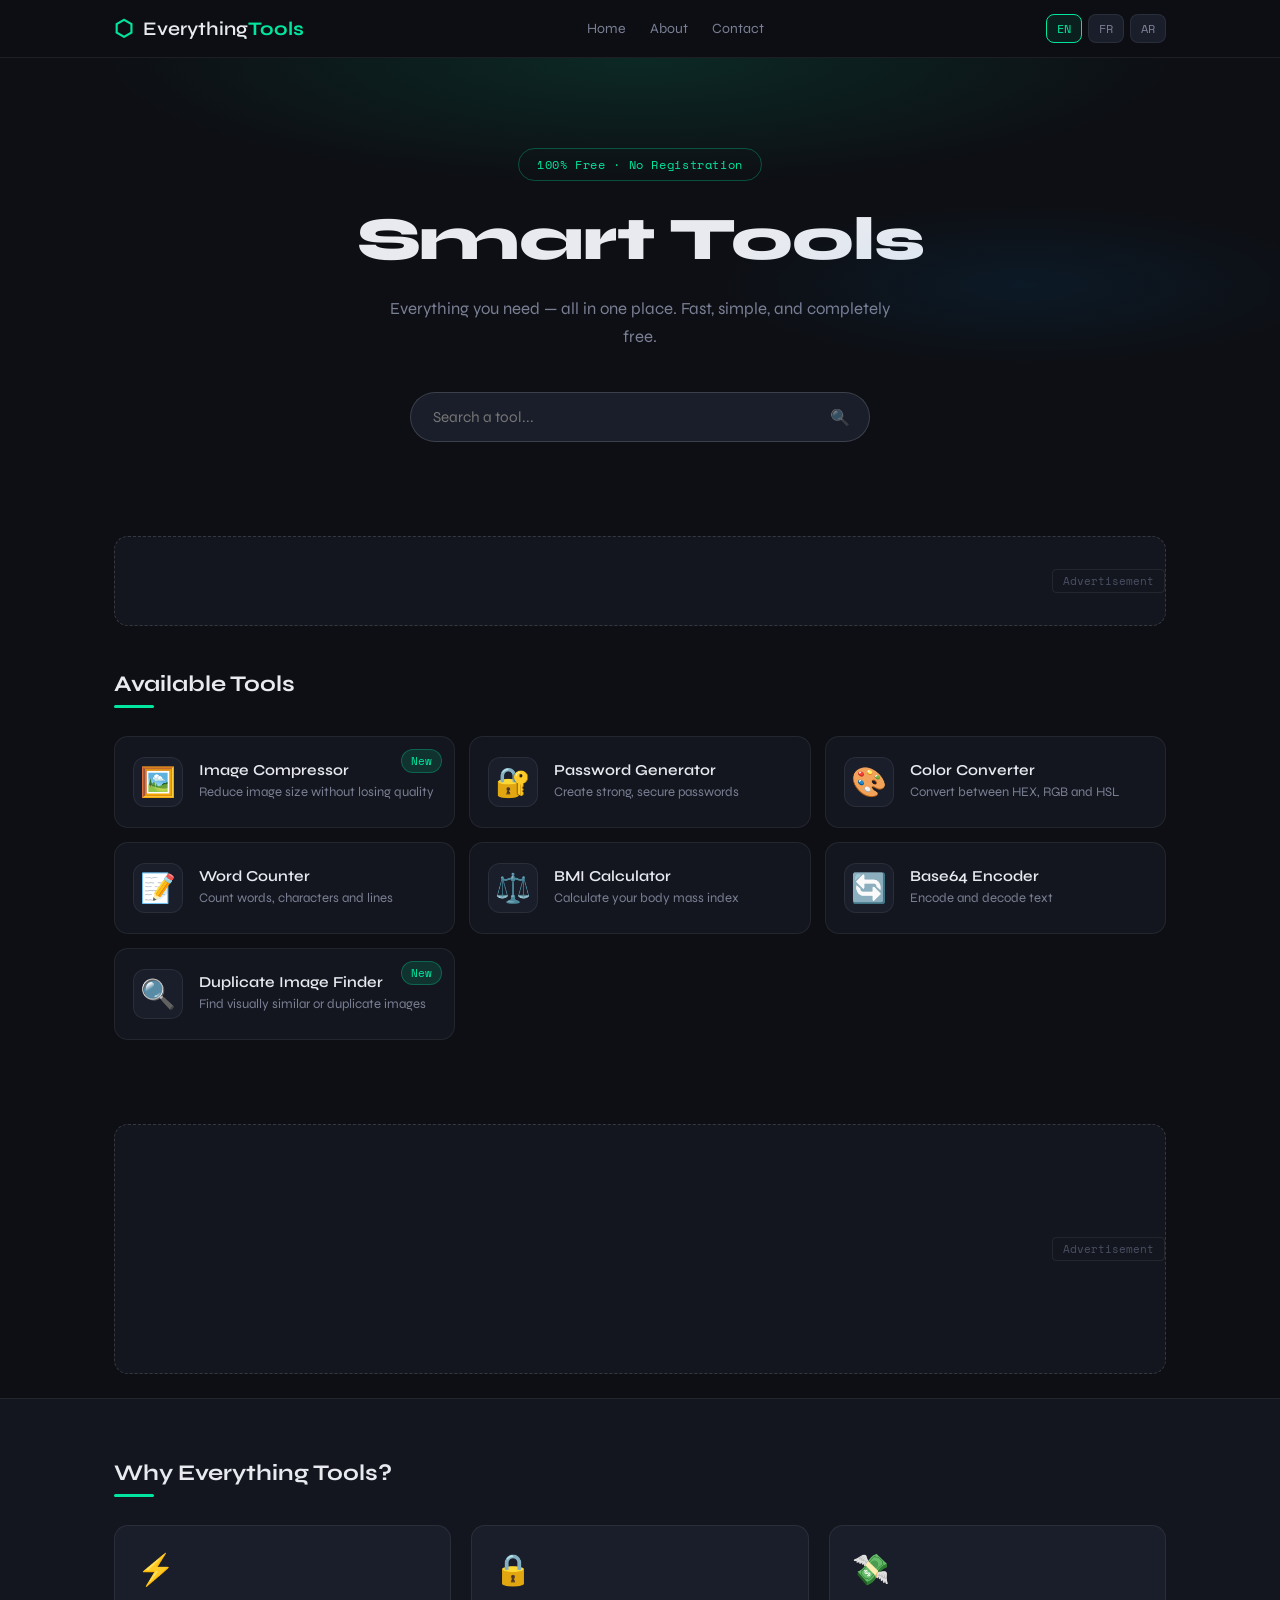
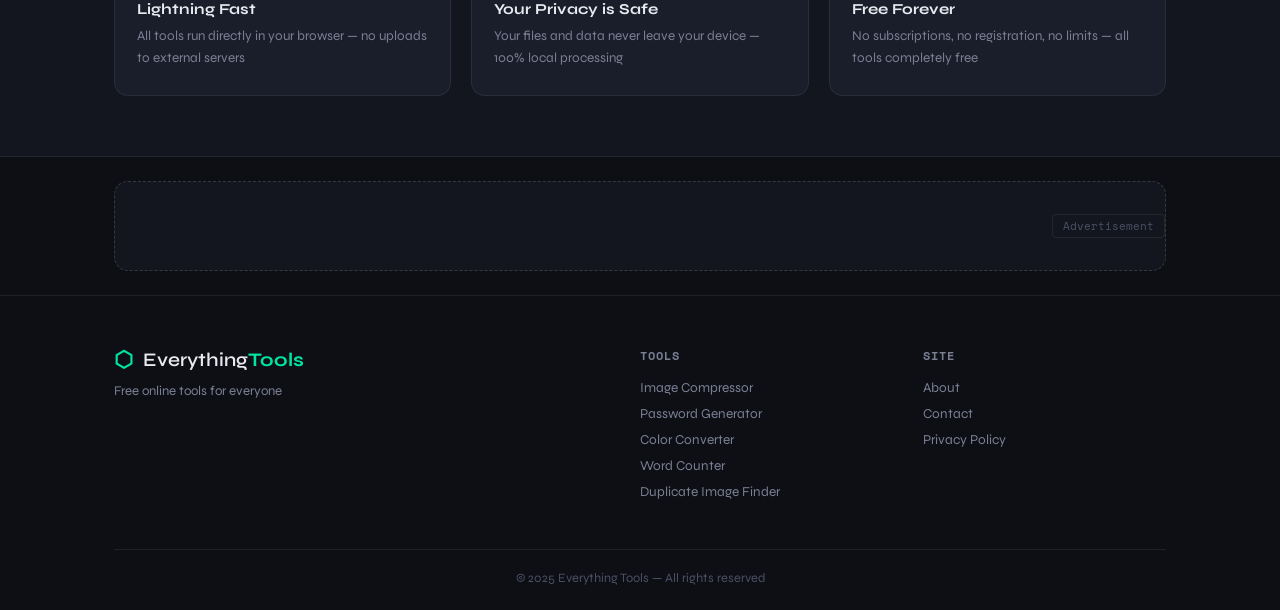
==== commit ad72bd7c: "first commit" ====
--- a/index.html
+++ b/index.html
@@ -5,6 +5,8 @@
   <meta name="viewport" content="width=device-width, initial-scale=1.0">
   <meta name="description" content="Everything Tools — Free online tools: image compressor, password generator, color converter and more">
   <title>Everything Tools — Free Online Tools</title>
+  <!-- Google AdSense -->
+  <script async src="https://pagead2.googlesyndication.com/pagead/js/adsbygoogle.js?client=ca-pub-XXXXXXXXXXXXXXXX" crossorigin="anonymous"></script>
   <link rel="stylesheet" href="css/style.css">
   <link rel="preconnect" href="https://fonts.googleapis.com">
   <link href="https://fonts.googleapis.com/css2?family=IBM+Plex+Sans+Arabic:wght@300;400;500;600&family=Space+Mono:wght@400;700&family=Syne:wght@400;600;700;800&display=swap" rel="stylesheet">
@@ -45,6 +47,21 @@
     </div>
   </section>
 
+
+  <!-- AD BANNER — Top -->
+  <div class="container">
+    <div class="ad-slot ad-banner" id="ad-top">
+      <ins class="adsbygoogle"
+           style="display:block"
+           data-ad-client="ca-pub-XXXXXXXXXXXXXXXX"
+           data-ad-slot="AAAAAAAAAA"
+           data-ad-format="auto"
+           data-full-width-responsive="true"></ins>
+      <script>(adsbygoogle = window.adsbygoogle || []).push({});</script>
+      <span class="ad-label">Advertisement</span>
+    </div>
+  </div>
+
   <!-- TOOLS GRID -->
   <section class="tools-section">
     <div class="container">
@@ -112,6 +129,21 @@
       </div>
     </div>
   </section>
+
+
+  <!-- AD BANNER — Middle -->
+  <div class="container">
+    <div class="ad-slot ad-banner-tall" id="ad-mid">
+      <ins class="adsbygoogle"
+           style="display:block"
+           data-ad-client="ca-pub-XXXXXXXXXXXXXXXX"
+           data-ad-slot="BBBBBBBBBB"
+           data-ad-format="auto"
+           data-full-width-responsive="true"></ins>
+      <script>(adsbygoogle = window.adsbygoogle || []).push({});</script>
+      <span class="ad-label">Advertisement</span>
+    </div>
+  </div>
 
   <!-- WHY US -->
   <section class="features-section">
@@ -136,6 +168,20 @@
       </div>
     </div>
   </section>
+
+  <!-- AD BANNER — Bottom -->
+  <div class="container">
+    <div class="ad-slot ad-banner" id="ad-bottom">
+      <ins class="adsbygoogle"
+           style="display:block"
+           data-ad-client="ca-pub-XXXXXXXXXXXXXXXX"
+           data-ad-slot="CCCCCCCCCC"
+           data-ad-format="auto"
+           data-full-width-responsive="true"></ins>
+      <script>(adsbygoogle = window.adsbygoogle || []).push({});</script>
+      <span class="ad-label">Advertisement</span>
+    </div>
+  </div>
 
   <!-- FOOTER -->
   <footer class="footer">
--- a/css/style.css
+++ b/css/style.css
@@ -210,3 +210,21 @@
   .tools-grid { grid-template-columns: 1fr; }
   .header .container { flex-wrap: wrap; }
 }
+
+/* ---- AD SLOTS ---- */
+.ad-slot {
+  border: 1px dashed var(--border-hover);
+  border-radius: var(--radius);
+  display: flex; align-items: center; justify-content: center;
+  color: var(--text-dim); font-size: 0.72rem;
+  font-family: var(--font-mono); position: relative;
+  overflow: hidden; background: var(--bg2);
+}
+.ad-banner { height: 90px; margin: 24px 0; width: 100%; }
+.ad-banner-tall { min-height: 250px; margin: 24px 0; width: 100%; }
+.ad-label {
+  padding: 3px 10px; border: 1px solid var(--border);
+  border-radius: 4px; font-size: 0.68rem; color: var(--text-dim);
+}
+/* Hide placeholder when AdSense loads */
+.ad-slot ins { display: block; width: 100%; }
